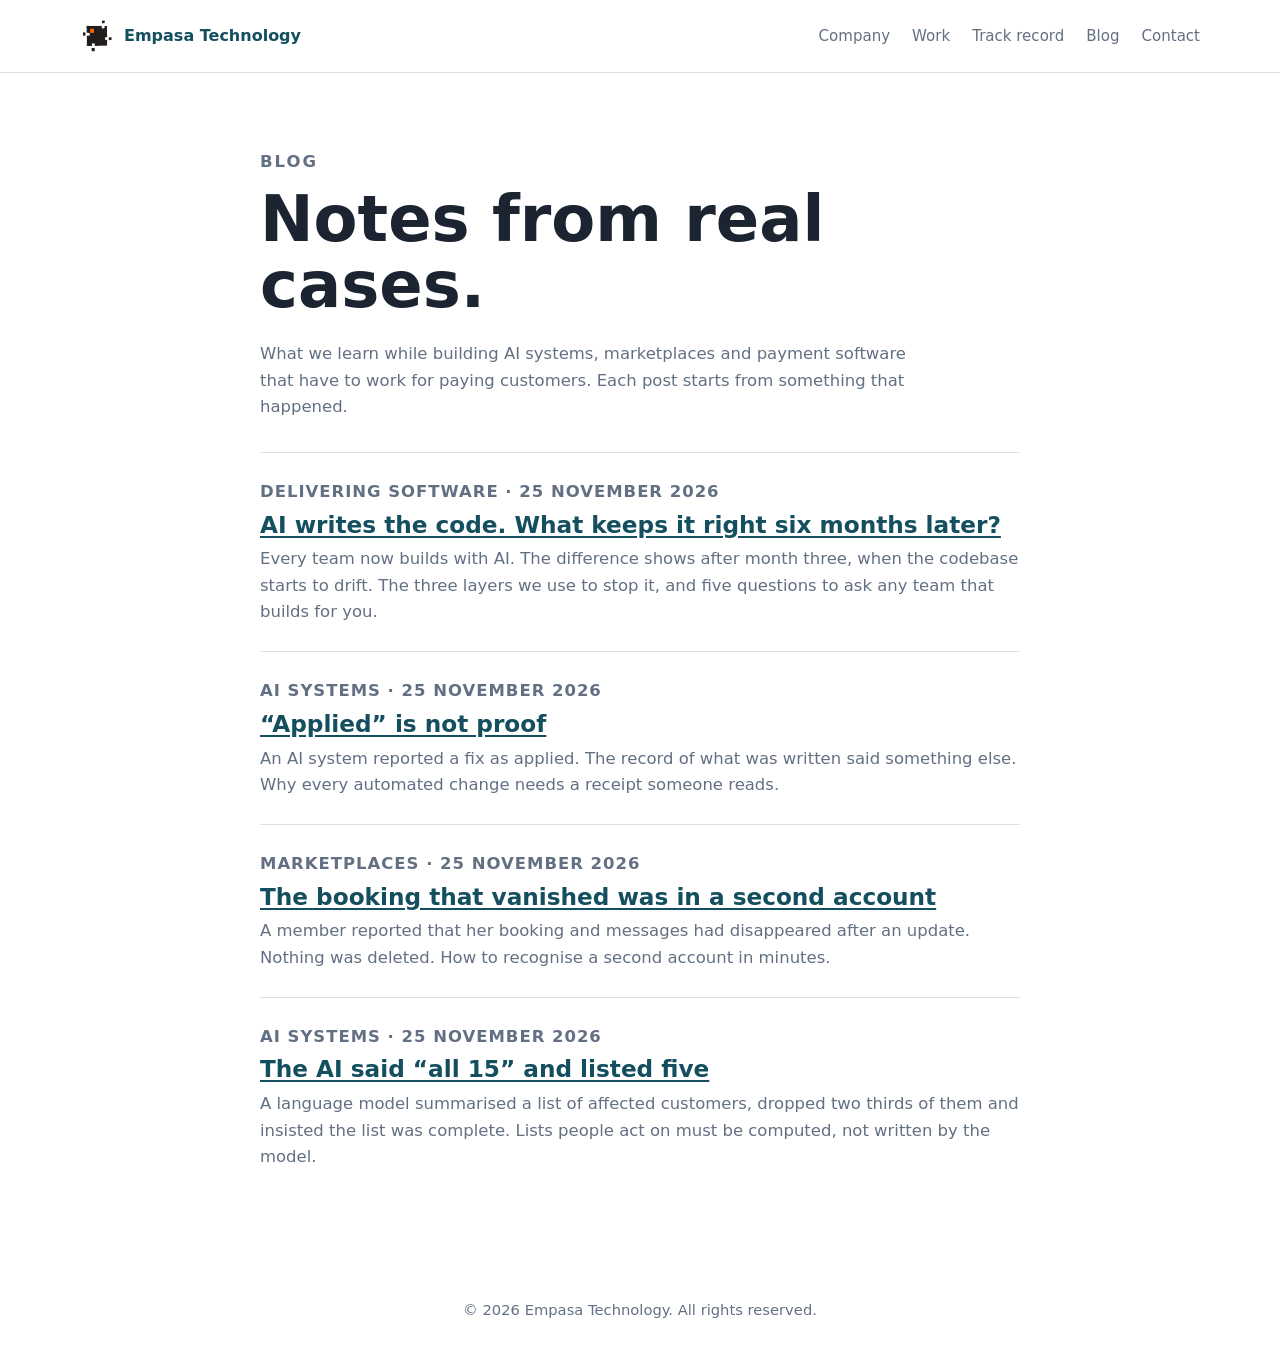
==== blog/index.html @ c5e3ed05 "Enhance website content and structure: update meta descriptions, add blog posts, and improve contact" ====
<!DOCTYPE html>
<html lang="en">
<head>
  <meta charset="UTF-8" />
  <meta name="viewport" content="width=device-width, initial-scale=1.0" />
  <meta name="description" content="Notes from real cases: AI systems, marketplaces and payment software built by Empasa Technology." />
  <title>Blog | Empasa Technology</title>
  <link rel="icon" type="image/png" href="../images/logo_empasa.png" />
  <link rel="stylesheet" href="../styles.css" />
</head>
<body>
  <header class="site-header">
    <nav class="nav" aria-label="Main navigation">
      <a class="logo" href="../index.html" aria-label="Empasa Technology home">
        <img src="../images/logo_empasa.png" alt="" />
        <span>Empasa Technology</span>
      </a>
      <div class="nav-links">
        <a href="../index.html#company">Company</a>
        <a href="../index.html#work">Work</a>
        <a href="../index.html#track-record">Track record</a>
        <a href="index.html">Blog</a>
        <a href="../index.html#contact">Contact</a>
      </div>
    </nav>
  </header>

  <main>
    <section class="section">
      <div class="container narrow">
        <p class="eyebrow">Blog</p>
        <h1>Notes from real cases.</h1>
        <p class="lead">
          What we learn while building AI systems, marketplaces and payment software that have to work for paying
          customers. Each post starts from something that happened.
        </p>
        <ul class="post-list">
          <li>
            <p class="post-meta">Delivering software &middot; 25 November 2026</p>
            <h2><a href="ai-writes-the-code-who-keeps-it-right.html">AI writes the code. What keeps it right six months later?</a></h2>
            <p>Every team now builds with AI. The difference shows after month three, when the codebase starts to drift. The three layers we use to stop it, and five questions to ask any team that builds for you.</p>
          </li>
          <li>
            <p class="post-meta">AI systems &middot; 25 November 2026</p>
            <h2><a href="applied-is-not-proof.html">&ldquo;Applied&rdquo; is not proof</a></h2>
            <p>An AI system reported a fix as applied. The record of what was written said something else. Why every automated change needs a receipt someone reads.</p>
          </li>
          <li>
            <p class="post-meta">Marketplaces &middot; 25 November 2026</p>
            <h2><a href="the-booking-that-vanished.html">The booking that vanished was in a second account</a></h2>
            <p>A member reported that her booking and messages had disappeared after an update. Nothing was deleted. How to recognise a second account in minutes.</p>
          </li>
          <li>
            <p class="post-meta">AI systems &middot; 25 November 2026</p>
            <h2><a href="lists-of-people-are-computed.html">The AI said &ldquo;all 15&rdquo; and listed five</a></h2>
            <p>A language model summarised a list of affected customers, dropped two thirds of them and insisted the list was complete. Lists people act on must be computed, not written by the model.</p>
          </li>
        </ul>
      </div>
    </section>
  </main>

  <footer class="site-footer">
    <p>&copy; 2026 Empasa Technology. All rights reserved.</p>
  </footer>
</body>
</html>
---- styles.css ----
:root {
  --ink: #1b2430;
  --muted: #637083;
  --line: #d9e0e8;
  --surface: #f5f7fa;
  --paper: #ffffff;
  --brand: #144f5f;
  --accent: #d95f35;
  --radius: 8px;
}

* {
  box-sizing: border-box;
}

html {
  scroll-behavior: smooth;
}

body {
  margin: 0;
  color: var(--ink);
  background: var(--paper);
  font-family: Inter, "Segoe UI", system-ui, -apple-system, BlinkMacSystemFont, sans-serif;
  line-height: 1.6;
}

a {
  color: inherit;
  text-decoration: none;
}

.container {
  width: min(1120px, calc(100% - 40px));
  margin: 0 auto;
}

.narrow {
  max-width: 760px;
}

.site-header {
  position: sticky;
  top: 0;
  z-index: 10;
  background: rgba(255, 255, 255, 0.92);
  border-bottom: 1px solid var(--line);
  backdrop-filter: blur(16px);
}

.nav {
  width: min(1120px, calc(100% - 40px));
  min-height: 72px;
  margin: 0 auto;
  display: flex;
  align-items: center;
  justify-content: space-between;
  gap: 24px;
}

.logo {
  display: inline-flex;
  align-items: center;
  gap: 10px;
  color: var(--brand);
  font-size: 1rem;
  font-weight: 750;
}

.logo img {
  width: 34px;
  height: 34px;
  object-fit: contain;
}

.nav-links {
  display: flex;
  align-items: center;
  gap: 22px;
  color: var(--muted);
  font-size: 0.94rem;
}

.nav-links a:hover {
  color: var(--brand);
}

.hero {
  padding: 88px 0 76px;
  background:
    linear-gradient(135deg, rgba(20, 79, 95, 0.08), rgba(217, 95, 53, 0.08)),
    var(--paper);
  border-bottom: 1px solid var(--line);
}

.hero-grid {
  display: grid;
  grid-template-columns: minmax(0, 1fr) 340px;
  gap: 56px;
  align-items: center;
}

.eyebrow {
  margin: 0 0 12px;
  color: var(--accent);
  font-size: 0.78rem;
  font-weight: 750;
  letter-spacing: 0.12em;
  text-transform: uppercase;
}

h1,
h2,
h3,
p {
  margin-top: 0;
}

h1 {
  max-width: 820px;
  margin-bottom: 22px;
  color: var(--ink);
  font-size: clamp(2.35rem, 5vw, 4.7rem);
  line-height: 1.03;
  letter-spacing: 0;
}

h2 {
  margin-bottom: 18px;
  color: var(--brand);
  font-size: clamp(1.7rem, 3vw, 2.5rem);
  line-height: 1.15;
  letter-spacing: 0;
}

h3 {
  margin-bottom: 10px;
  color: var(--ink);
  font-size: 1.05rem;
}

.lead {
  max-width: 680px;
  margin-bottom: 30px;
  color: var(--muted);
  font-size: 1.12rem;
}

.actions {
  display: flex;
  flex-wrap: wrap;
  gap: 12px;
}

.button {
  display: inline-flex;
  min-height: 44px;
  align-items: center;
  justify-content: center;
  border-radius: var(--radius);
  padding: 10px 18px;
  font-weight: 700;
}

.button.primary {
  background: var(--brand);
  color: var(--paper);
}

.button.secondary {
  border: 1px solid var(--line);
  background: var(--paper);
  color: var(--brand);
}

.summary-panel,
.card,
.contact-card {
  border: 1px solid var(--line);
  border-radius: var(--radius);
  background: var(--paper);
}

.summary-panel {
  padding: 26px;
}

.summary-logo {
  width: 76px;
  height: 76px;
  object-fit: contain;
  display: block;
  margin: 0 0 18px;
}

.summary-panel dl {
  margin: 0;
}

.summary-panel div {
  padding: 16px 0;
  border-bottom: 1px solid var(--line);
}

.summary-panel div:first-child {
  padding-top: 0;
}

.summary-panel div:last-child {
  padding-bottom: 0;
  border-bottom: 0;
}

dt,
.contact-card span {
  color: var(--muted);
  font-size: 0.78rem;
  font-weight: 750;
  letter-spacing: 0.08em;
  text-transform: uppercase;
}

dd {
  margin: 4px 0 0;
  color: var(--ink);
  font-weight: 650;
}

.section {
  padding: 76px 0;
}

.section p {
  color: var(--muted);
  font-size: 1.03rem;
}

.muted {
  background: var(--surface);
  border-top: 1px solid var(--line);
  border-bottom: 1px solid var(--line);
}

.cards {
  display: grid;
  grid-template-columns: repeat(3, minmax(0, 1fr));
  gap: 18px;
  margin-top: 28px;
}

.card {
  padding: 24px;
}

.card p {
  margin-bottom: 0;
  font-size: 0.96rem;
}

.contact-section {
  background: var(--brand);
  color: var(--paper);
}

.contact-section h2,
.contact-section p {
  color: var(--paper);
}

.contact-section p {
  opacity: 0.82;
}

.contact-grid {
  display: grid;
  grid-template-columns: minmax(0, 1fr) minmax(0, 440px);
  gap: 48px;
  align-items: start;
}

.contact-card {
  display: grid;
  gap: 8px;
  padding: 24px;
}

.contact-card a {
  margin-bottom: 14px;
  color: var(--brand);
  font-size: 1.02rem;
  font-weight: 750;
}

.contact-card a:last-child {
  margin-bottom: 0;
}

.site-footer {
  padding: 26px 20px;
  color: var(--muted);
  text-align: center;
  font-size: 0.92rem;
}

.site-footer p {
  margin: 0;
}

@media (max-width: 820px) {
  .nav {
    min-height: auto;
    padding: 18px 0;
    align-items: flex-start;
    flex-direction: column;
  }

  .nav-links {
    flex-wrap: wrap;
    gap: 12px 18px;
  }

  .hero,
  .section {
    padding: 56px 0;
  }

  .hero-grid,
  .contact-grid {
    grid-template-columns: 1fr;
    gap: 32px;
  }

  .summary-panel,
  .contact-card {
    width: 100%;
  }

  .cards {
    grid-template-columns: 1fr;
  }
}

.section-note {
  margin-top: 24px;
  color: inherit;
  opacity: 0.8;
}

.facts {
  margin: 20px 0 0;
  padding-left: 20px;
}

.facts li {
  margin: 10px 0;
  line-height: 1.6;
}

.section a:not(.button) {
  text-decoration: underline;
  text-underline-offset: 3px;
}


.post-list {
  list-style: none;
  margin: 32px 0 0;
  padding: 0;
}

.post-list li {
  padding: 26px 0;
  border-top: 1px solid var(--line);
}

.post-list h2 {
  margin: 6px 0 8px;
  font-size: 1.45rem;
}

.post-list p {
  margin: 0;
}

.post-meta {
  margin: 0;
  color: var(--muted);
  font-size: 0.86rem;
  font-weight: 650;
  letter-spacing: 0.06em;
  text-transform: uppercase;
}

.post h1 {
  margin: 10px 0 18px;
  font-size: clamp(2rem, 4.4vw, 2.9rem);
}

.post h2 {
  margin: 44px 0 10px;
  font-size: 1.45rem;
}

.post p,
.post li {
  color: var(--ink);
  font-size: 1.08rem;
  line-height: 1.75;
}

.post .lead,
.post .post-meta {
  color: var(--muted);
}

.post .post-meta {
  font-size: 0.86rem;
  line-height: 1.6;
}

.post ul,
.post ol {
  padding-left: 22px;
}

.post-back {
  margin-top: 48px;
  padding-top: 24px;
  border-top: 1px solid var(--line);
}


.contact-form label {
  color: var(--muted);
  font-size: 0.78rem;
  font-weight: 750;
  letter-spacing: 0.08em;
  text-transform: uppercase;
}

.contact-form label em {
  font-style: normal;
  font-weight: 500;
  letter-spacing: 0;
  text-transform: none;
}

.contact-form input,
.contact-form textarea {
  width: 100%;
  margin-bottom: 10px;
  padding: 11px 12px;
  border: 1px solid var(--line);
  border-radius: 6px;
  background: var(--paper);
  color: var(--ink);
  font: inherit;
  font-size: 1rem;
}

.contact-form textarea {
  resize: vertical;
}

.contact-form input:focus,
.contact-form textarea:focus {
  outline: 2px solid var(--brand);
  outline-offset: 1px;
}

.contact-form button {
  justify-self: start;
  border: 0;
  cursor: pointer;
  font: inherit;
  font-weight: 750;
}

.contact-form button:disabled {
  opacity: 0.6;
  cursor: default;
}

.contact-section .cf-status {
  margin: 4px 0 0;
  color: var(--ink);
  opacity: 1;
  font-size: 0.95rem;
}

.contact-section .cf-status:empty {
  display: none;
}

.contact-section .cf-status.error {
  color: #a3261b;
}

.contact-section .cf-status.ok {
  color: #17603a;
}

.cf-trap {
  position: absolute;
  left: -9999px;
  width: 1px;
  height: 1px;
  overflow: hidden;
}
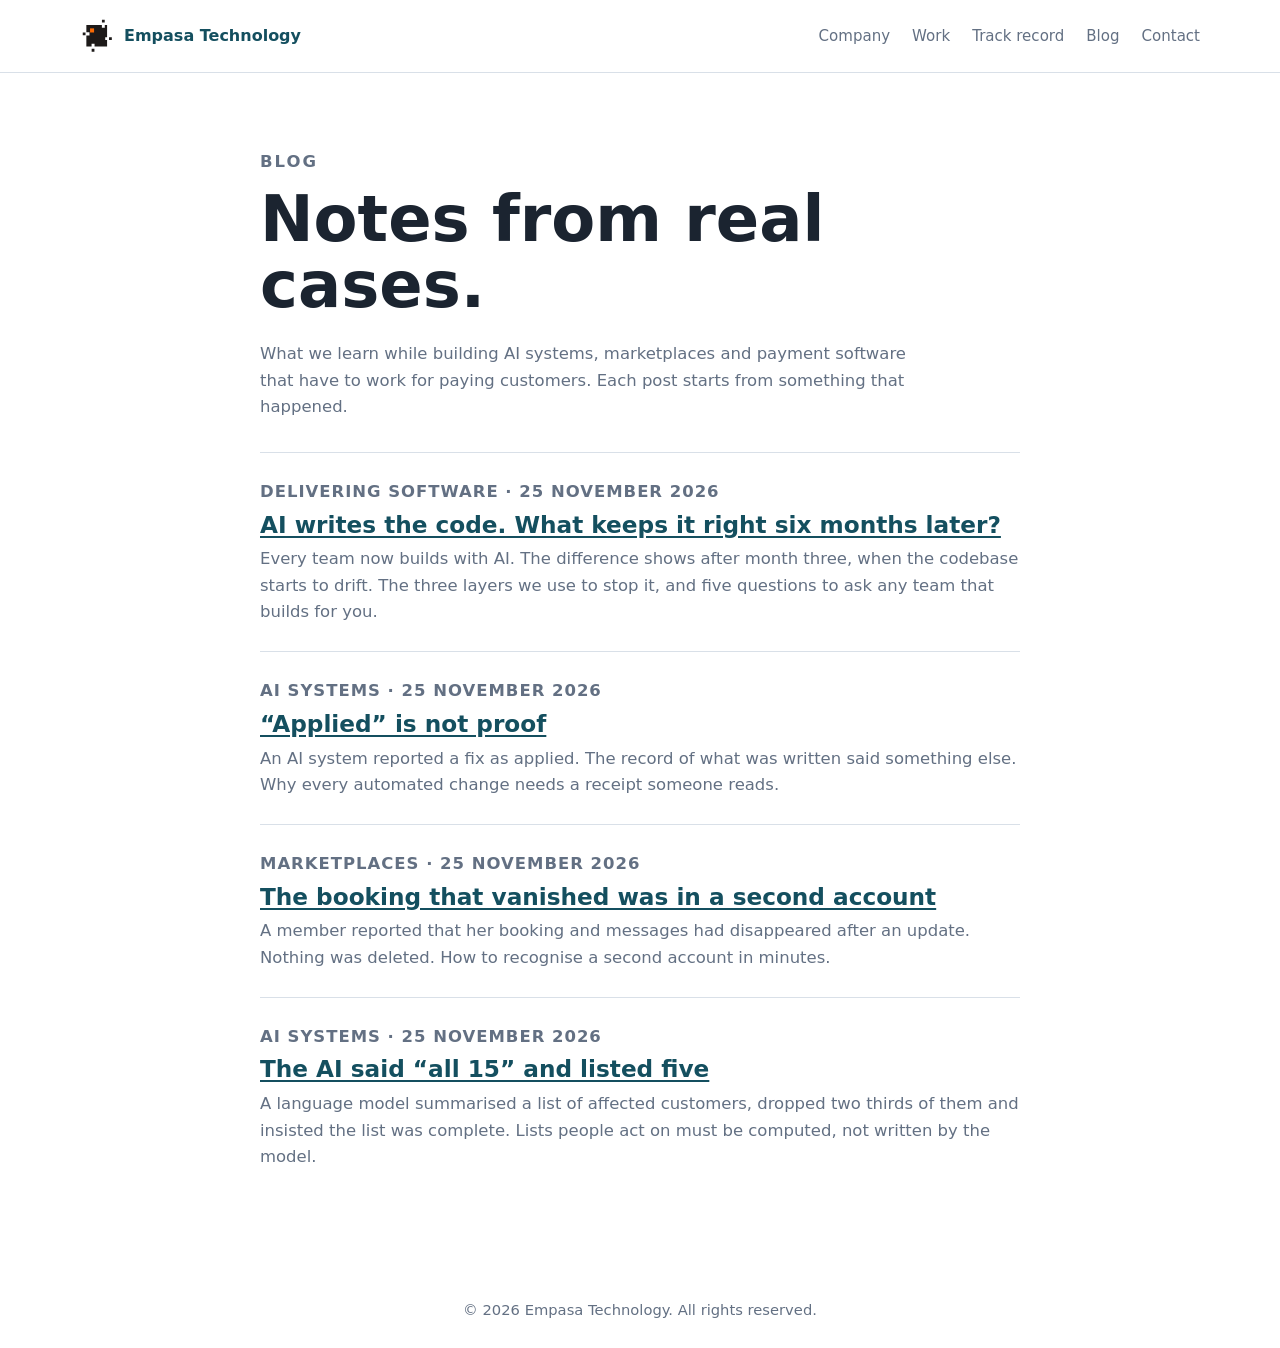
==== commit 8d721fb5: "Update favicon and add apple touch icon across multiple HTML files" ====
--- a/blog/index.html
+++ b/blog/index.html
@@ -5,14 +5,15 @@
   <meta name="viewport" content="width=device-width, initial-scale=1.0" />
   <meta name="description" content="Notes from real cases: AI systems, marketplaces and payment software built by Empasa Technology." />
   <title>Blog | Empasa Technology</title>
-  <link rel="icon" type="image/png" href="../images/logo_empasa.png" />
+  <link rel="icon" type="image/svg+xml" href="../images/logo_empasa.svg" />
+  <link rel="apple-touch-icon" href="../images/apple-touch-icon.png" />
   <link rel="stylesheet" href="../styles.css" />
 </head>
 <body>
   <header class="site-header">
     <nav class="nav" aria-label="Main navigation">
       <a class="logo" href="../index.html" aria-label="Empasa Technology home">
-        <img src="../images/logo_empasa.png" alt="" />
+        <img src="../images/logo_empasa.svg" alt="" />
         <span>Empasa Technology</span>
       </a>
       <div class="nav-links">
